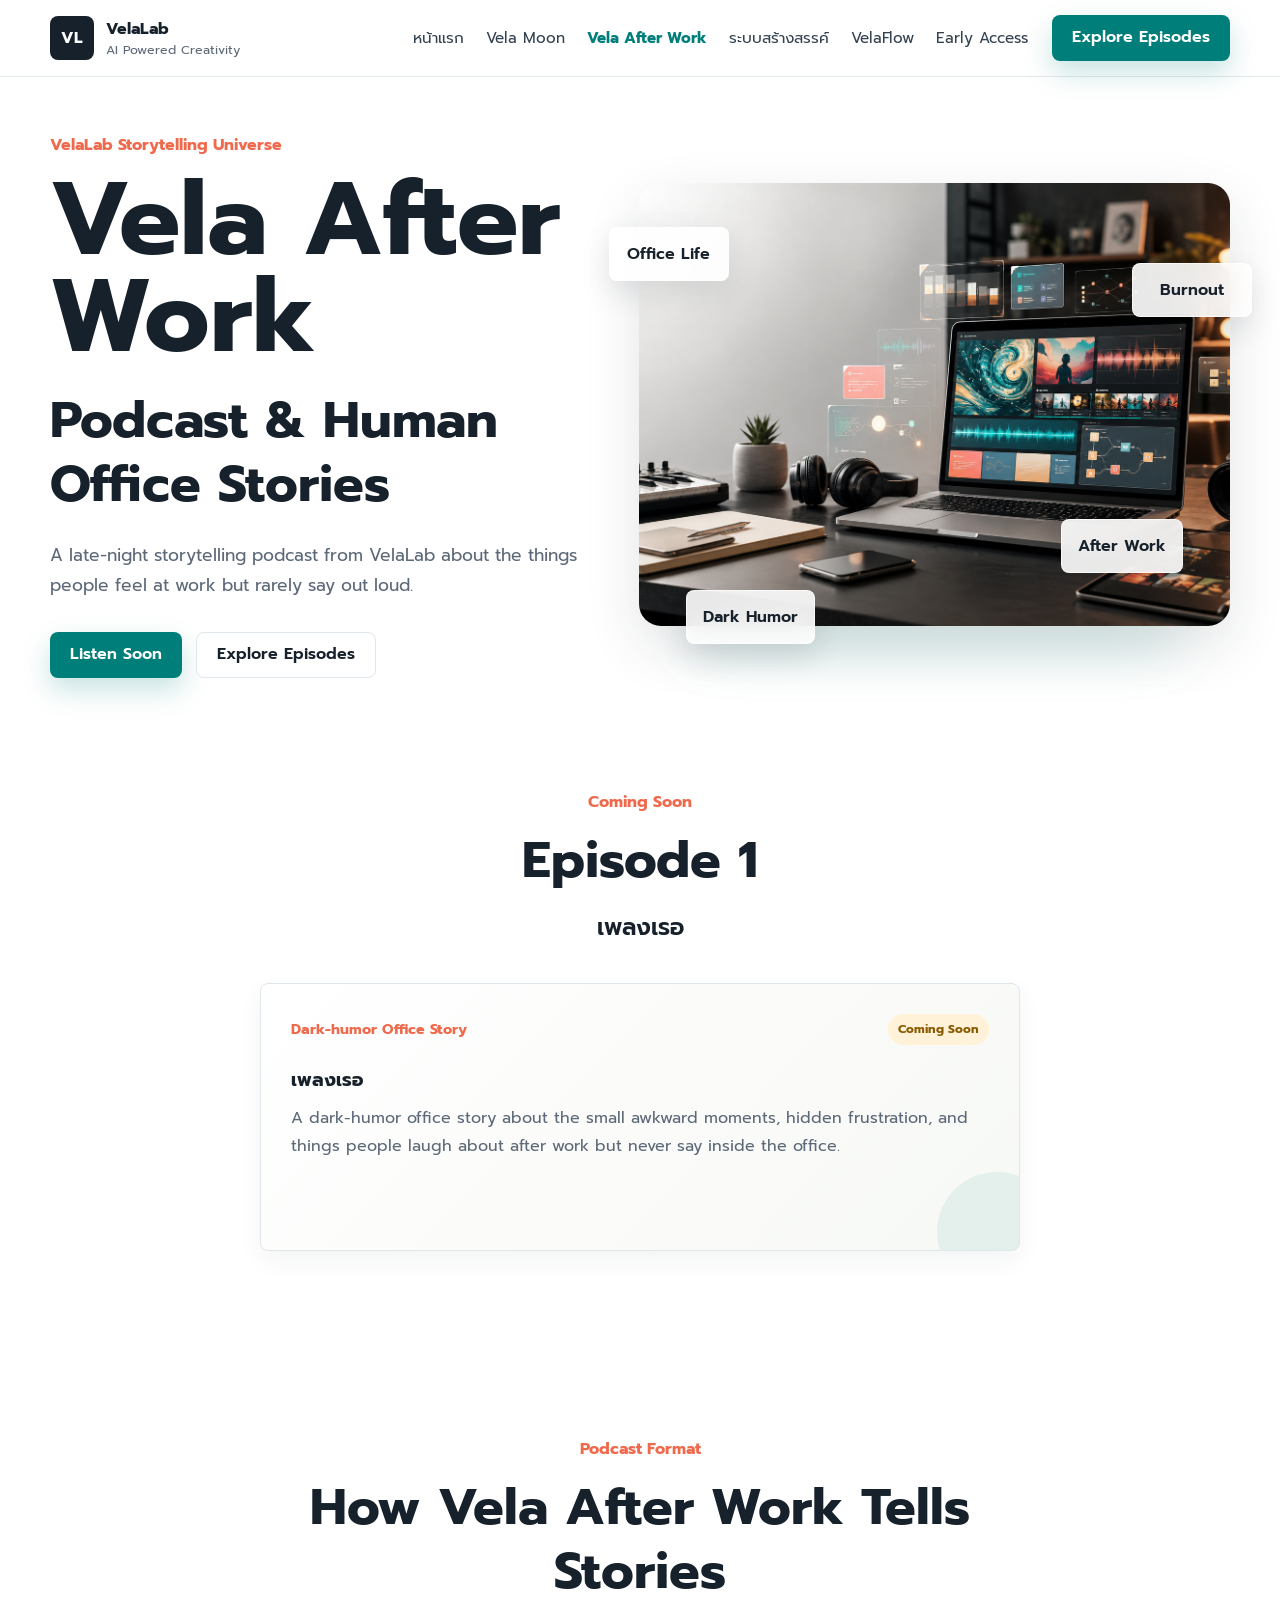
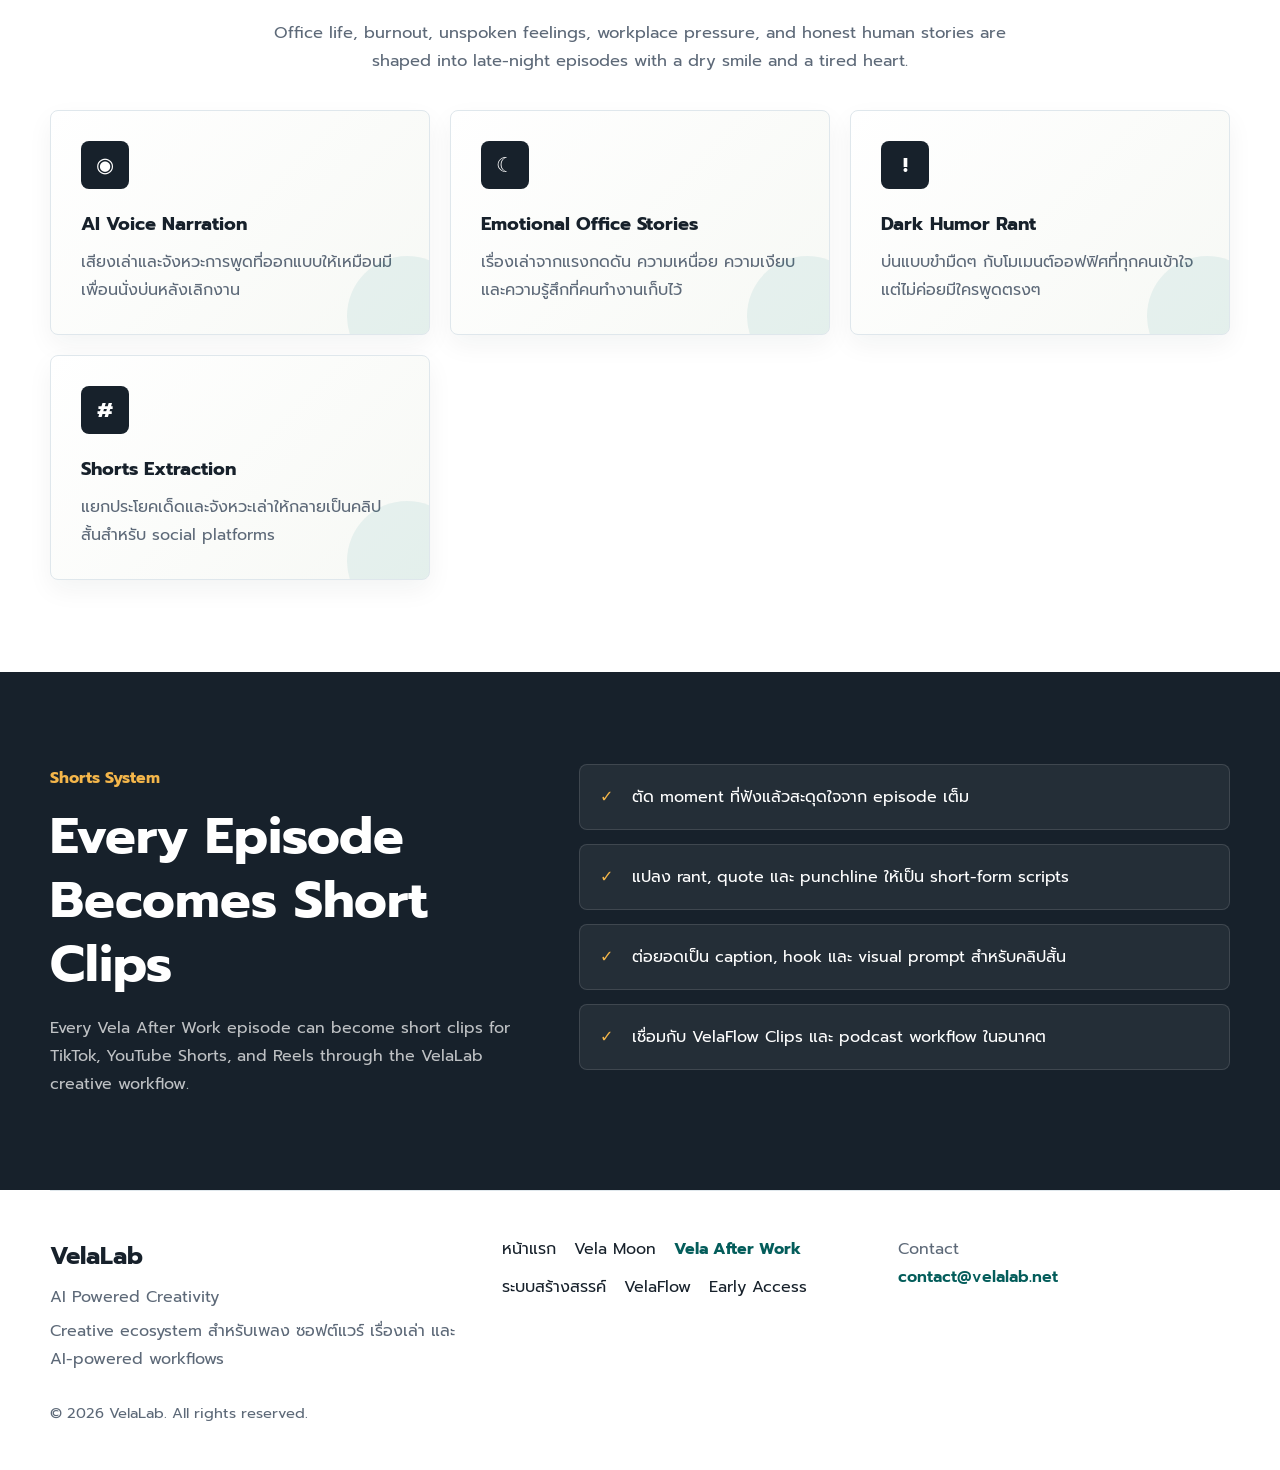
==== vela-after-work.html @ a78741d9 "Add files via upload" ====
<!doctype html>
<html lang="th">
  <head>
    <meta charset="utf-8" />
    <meta name="viewport" content="width=device-width, initial-scale=1" />
    <title>Vela After Work | Podcast & Human Office Stories</title>
    <meta
      name="description"
      content="Vela After Work คือ podcast และ storytelling universe จาก VelaLab เกี่ยวกับ office life, burnout, workplace pressure และความรู้สึกที่คนไม่ค่อยพูดออกมา"
    />
    <meta name="author" content="VelaLab" />
    <meta property="og:title" content="Vela After Work | Podcast & Human Office Stories" />
    <meta
      property="og:description"
      content="A late-night storytelling podcast from VelaLab about the things people feel at work but rarely say out loud."
    />
    <meta property="og:type" content="website" />
    <meta property="og:url" content="https://velalab.net/vela-after-work.html" />
    <meta property="og:image" content="assets/velalab-hero.png" />
    <link rel="canonical" href="https://velalab.net/vela-after-work.html" />
    <link rel="preconnect" href="https://fonts.googleapis.com" />
    <link rel="preconnect" href="https://fonts.gstatic.com" crossorigin />
    <link
      href="https://fonts.googleapis.com/css2?family=Prompt:wght@300;400;500;600;700&display=swap"
      rel="stylesheet"
    />
    <link rel="stylesheet" href="styles.css" />
  </head>
  <body>
    <header class="site-header">
      <nav class="nav" aria-label="เมนูหลัก">
        <a class="brand" href="index.html#home" aria-label="VelaLab หน้าแรก">
          <span class="brand-mark">VL</span>
          <span>
            <strong>VelaLab</strong>
            <small>AI Powered Creativity</small>
          </span>
        </a>
        <button class="nav-toggle" type="button" aria-label="เปิดเมนู" aria-expanded="false">
          <span></span>
          <span></span>
          <span></span>
        </button>
        <div class="nav-links">
          <a href="index.html#home">หน้าแรก</a>
          <a href="velamoon.html">Vela Moon</a>
          <a class="active" href="vela-after-work.html" aria-current="page">Vela After Work</a>
          <a href="index.html#services">ระบบสร้างสรรค์</a>
          <a href="velaflow.html">VelaFlow</a>
          <a href="index.html#contact">Early Access</a>
        </div>
        <a class="nav-cta" href="#episodes">Explore Episodes</a>
      </nav>
    </header>

    <main>
      <section class="hero section subpage-hero" id="home">
        <div class="hero-copy">
          <p class="eyebrow">VelaLab Storytelling Universe</p>
          <h1>Vela After Work</h1>
          <h2>Podcast & Human Office Stories</h2>
          <p class="hero-text">
            A late-night storytelling podcast from VelaLab about the things people feel at work
            but rarely say out loud.
          </p>
          <div class="hero-actions">
            <a class="button primary" href="#episodes">Listen Soon</a>
            <a class="button secondary" href="#episodes">Explore Episodes</a>
          </div>
        </div>
        <div class="hero-visual" aria-label="Vela After Work podcast universe">
          <img src="assets/velalab-hero.png" alt="Vela After Work podcast and human office stories universe" />
          <div class="floating-card card-one">Office Life</div>
          <div class="floating-card card-two">Burnout</div>
          <div class="floating-card card-three">Dark Humor</div>
          <div class="floating-card card-four">After Work</div>
        </div>
      </section>

      <section class="section vela-releases-section" id="episodes" aria-labelledby="episode-title">
        <div class="section-heading ecosystem-heading">
          <p class="eyebrow">Coming Soon</p>
          <h2 id="episode-title">Episode 1</h2>
          <p class="ecosystem-subtitle">เพลงเรอ</p>
        </div>
        <article class="card ecosystem-card episode-card">
          <div class="release-meta">
            <span>Dark-humor Office Story</span>
            <b>Coming Soon</b>
          </div>
          <h3>เพลงเรอ</h3>
          <p>
            A dark-humor office story about the small awkward moments, hidden frustration,
            and things people laugh about after work but never say inside the office.
          </p>
        </article>
      </section>

      <section class="section" aria-labelledby="format-title">
        <div class="section-heading ecosystem-heading">
          <p class="eyebrow">Podcast Format</p>
          <h2 id="format-title">How Vela After Work Tells Stories</h2>
          <p>
            Office life, burnout, unspoken feelings, workplace pressure, and honest human stories
            are shaped into late-night episodes with a dry smile and a tired heart.
          </p>
        </div>
        <div class="grid ecosystem-grid">
          <article class="card ecosystem-card module-card">
            <span class="ecosystem-icon" aria-hidden="true">◉</span>
            <h3>AI Voice Narration</h3>
            <p>เสียงเล่าและจังหวะการพูดที่ออกแบบให้เหมือนมีเพื่อนนั่งบ่นหลังเลิกงาน</p>
          </article>
          <article class="card ecosystem-card module-card">
            <span class="ecosystem-icon" aria-hidden="true">☾</span>
            <h3>Emotional Office Stories</h3>
            <p>เรื่องเล่าจากแรงกดดัน ความเหนื่อย ความเงียบ และความรู้สึกที่คนทำงานเก็บไว้</p>
          </article>
          <article class="card ecosystem-card module-card">
            <span class="ecosystem-icon" aria-hidden="true">!</span>
            <h3>Dark Humor Rant</h3>
            <p>บ่นแบบขำมืดๆ กับโมเมนต์ออฟฟิศที่ทุกคนเข้าใจ แต่ไม่ค่อยมีใครพูดตรงๆ</p>
          </article>
          <article class="card ecosystem-card module-card">
            <span class="ecosystem-icon" aria-hidden="true">#</span>
            <h3>Shorts Extraction</h3>
            <p>แยกประโยคเด็ดและจังหวะเล่าให้กลายเป็นคลิปสั้นสำหรับ social platforms</p>
          </article>
        </div>
      </section>

      <section class="section why-section">
        <div class="why-layout">
          <div>
            <p class="eyebrow">Shorts System</p>
            <h2>Every Episode Becomes Short Clips</h2>
            <p class="direction-intro">
              Every Vela After Work episode can become short clips for TikTok, YouTube Shorts,
              and Reels through the VelaLab creative workflow.
            </p>
          </div>
          <ul class="why-list">
            <li>ตัด moment ที่ฟังแล้วสะดุดใจจาก episode เต็ม</li>
            <li>แปลง rant, quote และ punchline ให้เป็น short-form scripts</li>
            <li>ต่อยอดเป็น caption, hook และ visual prompt สำหรับคลิปสั้น</li>
            <li>เชื่อมกับ VelaFlow Clips และ podcast workflow ในอนาคต</li>
          </ul>
        </div>
      </section>
    </main>

    <footer class="footer">
      <div class="footer-brand">
        <h2>VelaLab</h2>
        <p>AI Powered Creativity</p>
        <p>Creative ecosystem สำหรับเพลง ซอฟต์แวร์ เรื่องเล่า และ AI-powered workflows</p>
      </div>
      <div class="footer-links">
        <a href="index.html#home">หน้าแรก</a>
        <a href="velamoon.html">Vela Moon</a>
        <a class="active" href="vela-after-work.html" aria-current="page">Vela After Work</a>
        <a href="index.html#services">ระบบสร้างสรรค์</a>
        <a href="velaflow.html">VelaFlow</a>
        <a href="index.html#contact">Early Access</a>
      </div>
      <div class="footer-contact">
        <p>Contact</p>
        <a href="mailto:contact@velalab.net">contact@velalab.net</a>
      </div>
      <p class="copyright">© 2026 VelaLab. All rights reserved.</p>
    </footer>

    <script src="script.js"></script>
  </body>
</html>
---- styles.css ----
:root {
  --ink: #17212b;
  --muted: #5d6978;
  --line: #dfe7ec;
  --paper: #ffffff;
  --soft: #f6f8f4;
  --teal: #007f7a;
  --teal-dark: #045d5b;
  --coral: #ef6a4c;
  --gold: #f4b64a;
  --shadow: 0 20px 55px rgba(23, 33, 43, 0.12);
}

* {
  box-sizing: border-box;
}

html {
  scroll-behavior: smooth;
}

body {
  margin: 0;
  font-family: "Prompt", system-ui, sans-serif;
  color: var(--ink);
  background: var(--paper);
  line-height: 1.75;
  text-rendering: optimizeLegibility;
}

a {
  color: inherit;
  text-decoration: none;
}

img {
  display: block;
  max-width: 100%;
}

.site-header {
  position: sticky;
  top: 0;
  z-index: 20;
  background: rgba(255, 255, 255, 0.88);
  border-bottom: 1px solid rgba(223, 231, 236, 0.86);
  backdrop-filter: blur(18px);
}

.nav {
  width: min(1180px, calc(100% - 32px));
  min-height: 76px;
  margin: 0 auto;
  display: flex;
  align-items: center;
  gap: 24px;
}

.brand {
  display: inline-flex;
  align-items: center;
  gap: 12px;
  margin-right: auto;
}

.brand-mark {
  width: 44px;
  height: 44px;
  display: grid;
  place-items: center;
  border-radius: 8px;
  background: var(--ink);
  color: #fff;
  font-weight: 700;
}

.brand strong,
.brand small {
  display: block;
}

.brand small {
  margin-top: -4px;
  color: var(--muted);
  font-size: 0.78rem;
}

.nav-links {
  display: flex;
  align-items: center;
  gap: 22px;
  color: #334250;
  font-size: 0.95rem;
}

.nav-links a {
  transition: color 0.2s ease;
}

.nav-links a:hover {
  color: var(--teal);
}

.nav-links a.active {
  color: var(--teal);
  font-weight: 700;
}

.nav-cta,
.button {
  display: inline-flex;
  align-items: center;
  justify-content: center;
  min-height: 46px;
  padding: 11px 20px;
  border-radius: 8px;
  font-weight: 600;
  line-height: 1.35;
  transition: transform 0.2s ease, box-shadow 0.2s ease, background 0.2s ease;
}

.nav-cta,
.button.primary {
  background: var(--teal);
  color: #fff;
  box-shadow: 0 12px 28px rgba(0, 127, 122, 0.22);
}

.button.secondary {
  border: 1px solid var(--line);
  background: #fff;
  color: var(--ink);
}

.nav-cta:hover,
.button:hover {
  transform: translateY(-2px);
}

.nav-toggle {
  display: none;
  width: 44px;
  height: 44px;
  border: 1px solid var(--line);
  border-radius: 8px;
  background: #fff;
  padding: 10px;
}

.nav-toggle span {
  display: block;
  height: 2px;
  margin: 5px 0;
  background: var(--ink);
}

.section {
  width: min(1180px, calc(100% - 32px));
  margin: 0 auto;
  padding: 92px 0;
}

.hero {
  min-height: calc(100vh - 76px);
  display: grid;
  grid-template-columns: minmax(0, 0.95fr) minmax(360px, 1.05fr);
  gap: 54px;
  align-items: center;
  padding-top: 54px;
}

.subpage-hero {
  min-height: auto;
  padding-bottom: 76px;
}

.eyebrow {
  margin: 0 0 12px;
  color: var(--coral);
  font-weight: 700;
  letter-spacing: 0;
}

.hero h1 {
  margin: 0;
  font-size: clamp(3.6rem, 8vw, 7.6rem);
  line-height: 0.95;
  letter-spacing: 0;
}

.hero h2,
.section-heading h2,
.why-layout h2,
.contact-panel h2 {
  margin: 0;
  font-size: clamp(2rem, 4vw, 3.6rem);
  line-height: 1.25;
  letter-spacing: 0;
}

.hero h2 {
  max-width: 680px;
  margin-top: 22px;
}

.hero-text {
  max-width: 640px;
  margin: 24px 0 0;
  color: var(--muted);
  font-size: 1.08rem;
}

.hero-actions {
  display: flex;
  flex-wrap: wrap;
  gap: 14px;
  margin-top: 32px;
}

.hero-visual {
  position: relative;
  border-radius: 22px;
  overflow: visible;
}

.hero-visual img {
  width: 100%;
  aspect-ratio: 4 / 3;
  object-fit: cover;
  border-radius: 22px;
  box-shadow: var(--shadow);
}

.hero-visual::after {
  content: "";
  position: absolute;
  inset: auto 10% -22px 10%;
  height: 40px;
  background: rgba(0, 127, 122, 0.18);
  filter: blur(26px);
  z-index: -1;
}

.floating-card {
  position: absolute;
  min-width: 120px;
  padding: 12px 16px;
  border: 1px solid rgba(255, 255, 255, 0.7);
  border-radius: 8px;
  background: rgba(255, 255, 255, 0.9);
  box-shadow: 0 12px 30px rgba(23, 33, 43, 0.12);
  color: var(--ink);
  font-weight: 600;
  text-align: center;
  backdrop-filter: blur(14px);
}

.card-one {
  top: 10%;
  left: -30px;
}

.card-two {
  right: -22px;
  top: 18%;
}

.card-three {
  left: 8%;
  bottom: -18px;
}

.card-four {
  right: 8%;
  bottom: 12%;
}

.section-heading {
  max-width: 780px;
  margin-bottom: 34px;
}

.section-heading p:not(.eyebrow) {
  margin: 16px 0 0;
  color: var(--muted);
  font-size: 1.03rem;
}

.ecosystem-section {
  padding-top: 34px;
}

.featured-world-section {
  padding-top: 34px;
}

.vela-releases-section {
  padding-top: 34px;
}

.ecosystem-heading {
  text-align: center;
  margin-right: auto;
  margin-left: auto;
}

.ecosystem-subtitle {
  color: var(--ink) !important;
  font-size: clamp(1.1rem, 2vw, 1.45rem) !important;
  font-weight: 600;
}

.grid {
  display: grid;
  gap: 18px;
}

.services-grid {
  grid-template-columns: repeat(4, 1fr);
}

.showcase-grid {
  grid-template-columns: repeat(3, 1fr);
}

.ecosystem-grid {
  grid-template-columns: repeat(3, 1fr);
  gap: 20px;
}

.card {
  border: 1px solid var(--line);
  border-radius: 8px;
  background: #fff;
  box-shadow: 0 10px 26px rgba(23, 33, 43, 0.05);
}

.service-card,
.showcase-card {
  padding: 26px;
}

.ecosystem-card {
  position: relative;
  min-height: 268px;
  padding: 30px;
  overflow: hidden;
  background:
    linear-gradient(135deg, rgba(255, 255, 255, 0.98), rgba(246, 248, 244, 0.94)),
    #fff;
}

.ecosystem-card::after {
  content: "";
  position: absolute;
  right: -38px;
  bottom: -42px;
  width: 120px;
  height: 120px;
  border-radius: 999px;
  background: rgba(0, 127, 122, 0.08);
}

.ecosystem-icon {
  width: 48px;
  height: 48px;
  display: grid;
  place-items: center;
  margin-bottom: 22px;
  border-radius: 8px;
  background: var(--ink);
  color: #fff;
  font-size: 1.3rem;
  font-weight: 700;
}

.ecosystem-role {
  margin: 0 0 8px !important;
  color: var(--coral) !important;
  font-size: 0.9rem;
  font-weight: 700;
}

.ecosystem-card h3 {
  margin-bottom: 12px;
  font-size: 1.42rem;
}

.card-link {
  display: block;
  transition: transform 0.2s ease, box-shadow 0.2s ease;
}

.card-link:hover {
  transform: translateY(-3px);
  box-shadow: var(--shadow);
}

.featured-world-card {
  background:
    linear-gradient(135deg, rgba(255, 255, 255, 0.98), rgba(255, 248, 234, 0.88)),
    #fff;
}

.featured-world-card::after {
  background: rgba(239, 106, 76, 0.1);
}

.section-actions {
  display: flex;
  justify-content: center;
  flex-wrap: wrap;
  gap: 14px;
  margin-top: 28px;
}

.release-card {
  display: flex;
  flex-direction: column;
}

.release-meta {
  display: flex;
  flex-wrap: wrap;
  align-items: center;
  justify-content: space-between;
  gap: 10px;
  margin-bottom: 22px;
}

.release-meta span {
  color: var(--coral);
  font-weight: 700;
  font-size: 0.9rem;
}

.release-meta b {
  padding: 5px 10px;
  border-radius: 999px;
  background: #fff2d8;
  color: #8a5b00;
  font-size: 0.76rem;
}

.release-card a {
  margin-top: auto;
  color: var(--teal);
  font-weight: 700;
}

.module-card {
  min-height: 220px;
}

.episode-card {
  width: min(760px, 100%);
  margin: 0 auto;
}

.roadmap-grid {
  display: grid;
  grid-template-columns: repeat(3, 1fr);
  gap: 18px;
}

.roadmap-card {
  padding: 28px;
}

.roadmap-card span {
  display: inline-flex;
  margin-bottom: 16px;
  padding: 5px 10px;
  border-radius: 999px;
  background: #e5f4f1;
  color: var(--teal-dark);
  font-size: 0.82rem;
  font-weight: 700;
}

.roadmap-card h3 {
  margin: 0 0 10px;
  line-height: 1.35;
}

.roadmap-card p {
  margin: 0;
  color: var(--muted);
}

.icon {
  width: 42px;
  height: 42px;
  display: grid;
  place-items: center;
  margin-bottom: 18px;
  border-radius: 8px;
  background: #e5f4f1;
  color: var(--teal-dark);
  font-size: 1.2rem;
  font-weight: 700;
}

.card h3 {
  margin: 0 0 10px;
  font-size: 1.15rem;
  line-height: 1.45;
}

.card p {
  margin: 0;
  color: var(--muted);
}

.tools-band {
  width: 100%;
  max-width: none;
  padding: 92px max(16px, calc((100% - 1180px) / 2));
  background: var(--soft);
}

.tool-list {
  display: grid;
  grid-template-columns: repeat(3, 1fr);
  gap: 14px;
}

.tool-card {
  display: flex;
  align-items: center;
  justify-content: space-between;
  gap: 16px;
  min-height: 86px;
  padding: 20px 22px;
  border: 1px solid #d8e2df;
  border-radius: 8px;
  background: #fff;
}

.tool-card span {
  font-weight: 600;
}

.tool-card b {
  flex: 0 0 auto;
  padding: 5px 10px;
  border-radius: 999px;
  background: #fff2d8;
  color: #8a5b00;
  font-size: 0.78rem;
}

.showcase-card {
  display: flex;
  min-height: 208px;
  flex-direction: column;
}

.showcase-card a {
  margin-top: auto;
  color: var(--teal);
  font-weight: 700;
}

.why-section {
  width: 100%;
  max-width: none;
  padding: 92px max(16px, calc((100% - 1180px) / 2));
  background: #17212b;
  color: #fff;
}

.why-layout {
  display: grid;
  grid-template-columns: 0.85fr 1.15fr;
  gap: 48px;
  align-items: start;
}

.why-layout .eyebrow {
  color: var(--gold);
}

.why-list {
  margin: 0;
  padding: 0;
  list-style: none;
  display: grid;
  gap: 14px;
}

.why-list li {
  position: relative;
  padding: 18px 18px 18px 52px;
  border: 1px solid rgba(255, 255, 255, 0.12);
  border-radius: 8px;
  background: rgba(255, 255, 255, 0.06);
}

.why-list li::before {
  content: "✓";
  position: absolute;
  left: 20px;
  top: 18px;
  color: var(--gold);
  font-weight: 700;
}

.direction-intro {
  margin: 18px 0 0;
  color: rgba(255, 255, 255, 0.72);
}

.contact-section {
  padding-bottom: 108px;
}

.contact-panel {
  padding: clamp(32px, 6vw, 64px);
  border-radius: 8px;
  background: linear-gradient(135deg, #edf8f5 0%, #fff8ea 100%);
  border: 1px solid #d8e6df;
  text-align: center;
}

.contact-panel p:not(.eyebrow) {
  max-width: 760px;
  margin: 18px auto 28px;
  color: var(--muted);
}

.email-link {
  display: block;
  margin-top: 18px;
  color: var(--teal-dark);
  font-weight: 600;
  overflow-wrap: anywhere;
}

.footer {
  width: min(1180px, calc(100% - 32px));
  margin: 0 auto;
  padding: 44px 0;
  border-top: 1px solid var(--line);
  display: grid;
  grid-template-columns: 1.15fr 1fr 0.9fr;
  gap: 28px;
}

.footer h2,
.footer p {
  margin: 0;
}

.footer-brand p {
  margin-top: 6px;
  color: var(--muted);
}

.footer-links {
  display: flex;
  flex-wrap: wrap;
  gap: 10px 18px;
  align-content: start;
}

.footer-links a.active {
  color: var(--teal-dark);
  font-weight: 700;
}

.footer-contact p {
  color: var(--muted);
}

.footer-contact a {
  color: var(--teal-dark);
  font-weight: 600;
  overflow-wrap: anywhere;
}

.copyright {
  grid-column: 1 / -1;
  color: var(--muted);
  font-size: 0.92rem;
}

@media (max-width: 980px) {
  .nav {
    flex-wrap: wrap;
    padding: 14px 0;
  }

  .nav-toggle {
    display: block;
  }

  .nav-links,
  .nav-cta {
    display: none;
  }

  .nav.is-open .nav-links,
  .nav.is-open .nav-cta {
    display: flex;
  }

  .nav.is-open .nav-links {
    width: 100%;
    flex-direction: column;
    align-items: stretch;
    gap: 4px;
    padding-top: 10px;
  }

  .nav.is-open .nav-links a {
    padding: 10px 0;
  }

  .nav.is-open .nav-cta {
    width: 100%;
  }

  .hero {
    grid-template-columns: 1fr;
    min-height: auto;
    padding-top: 52px;
  }

  .hero-visual {
    max-width: 680px;
  }

  .services-grid,
  .showcase-grid,
  .ecosystem-grid,
  .roadmap-grid,
  .tool-list,
  .why-layout,
  .footer {
    grid-template-columns: 1fr 1fr;
  }

  .why-layout {
    gap: 28px;
  }
}

@media (max-width: 680px) {
  .nav {
    width: min(100% - 24px, 1180px);
  }

  .brand small {
    display: none;
  }

  .section,
  .footer {
    width: min(100% - 24px, 1180px);
  }

  .section,
  .tools-band,
  .why-section {
    padding-top: 66px;
    padding-bottom: 66px;
  }

  .hero {
    gap: 34px;
  }

  .hero h1 {
    font-size: clamp(3.2rem, 18vw, 4.5rem);
  }

  .hero h2,
  .section-heading h2,
  .why-layout h2,
  .contact-panel h2 {
    font-size: clamp(1.7rem, 9vw, 2.35rem);
  }

  .hero-actions,
  .section-actions,
  .hero-actions .button {
    width: 100%;
  }

  .section-actions .button {
    width: 100%;
  }

  .services-grid,
  .showcase-grid,
  .ecosystem-grid,
  .roadmap-grid,
  .tool-list,
  .why-layout,
  .footer {
    grid-template-columns: 1fr;
  }

  .hero-visual img {
    aspect-ratio: 1 / 1;
  }

  .floating-card {
    position: static;
    display: inline-flex;
    min-width: auto;
    margin: 10px 8px 0 0;
    font-size: 0.9rem;
  }

  .tool-card {
    align-items: flex-start;
    flex-direction: column;
  }
}
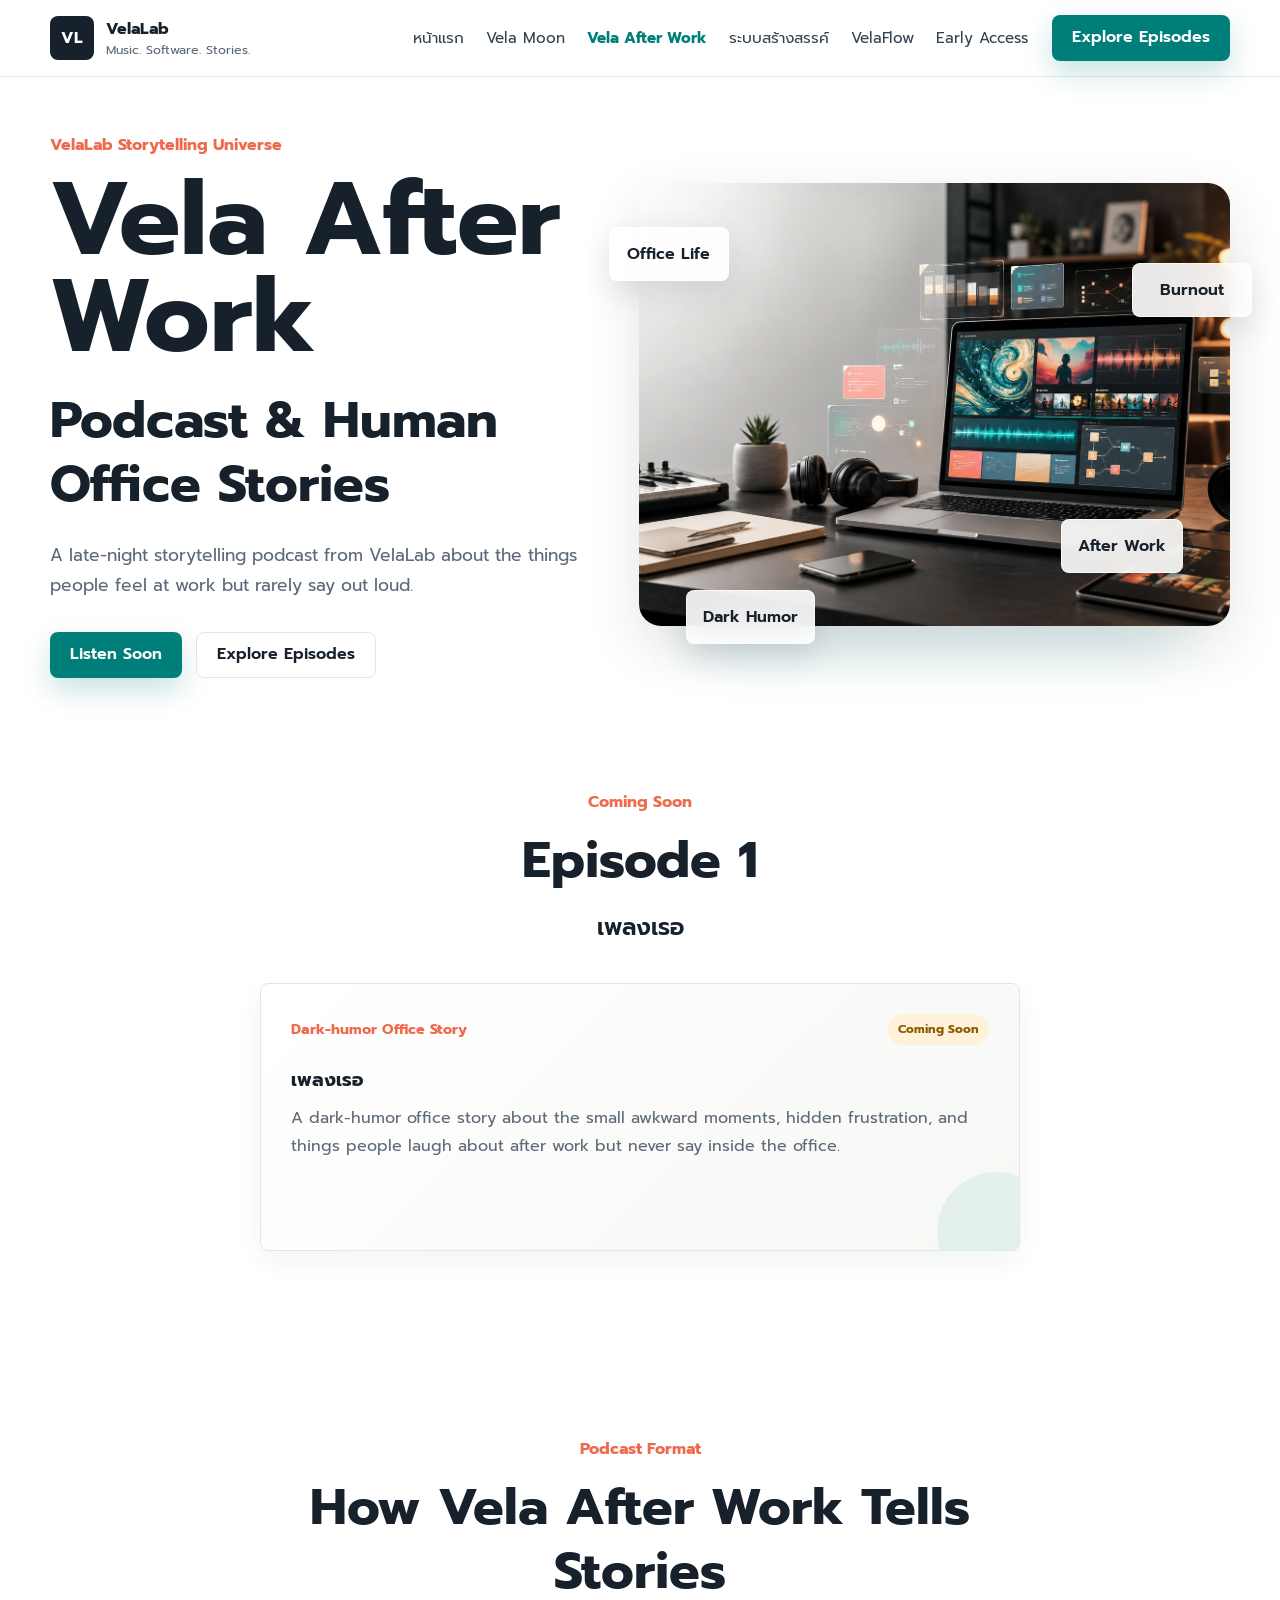
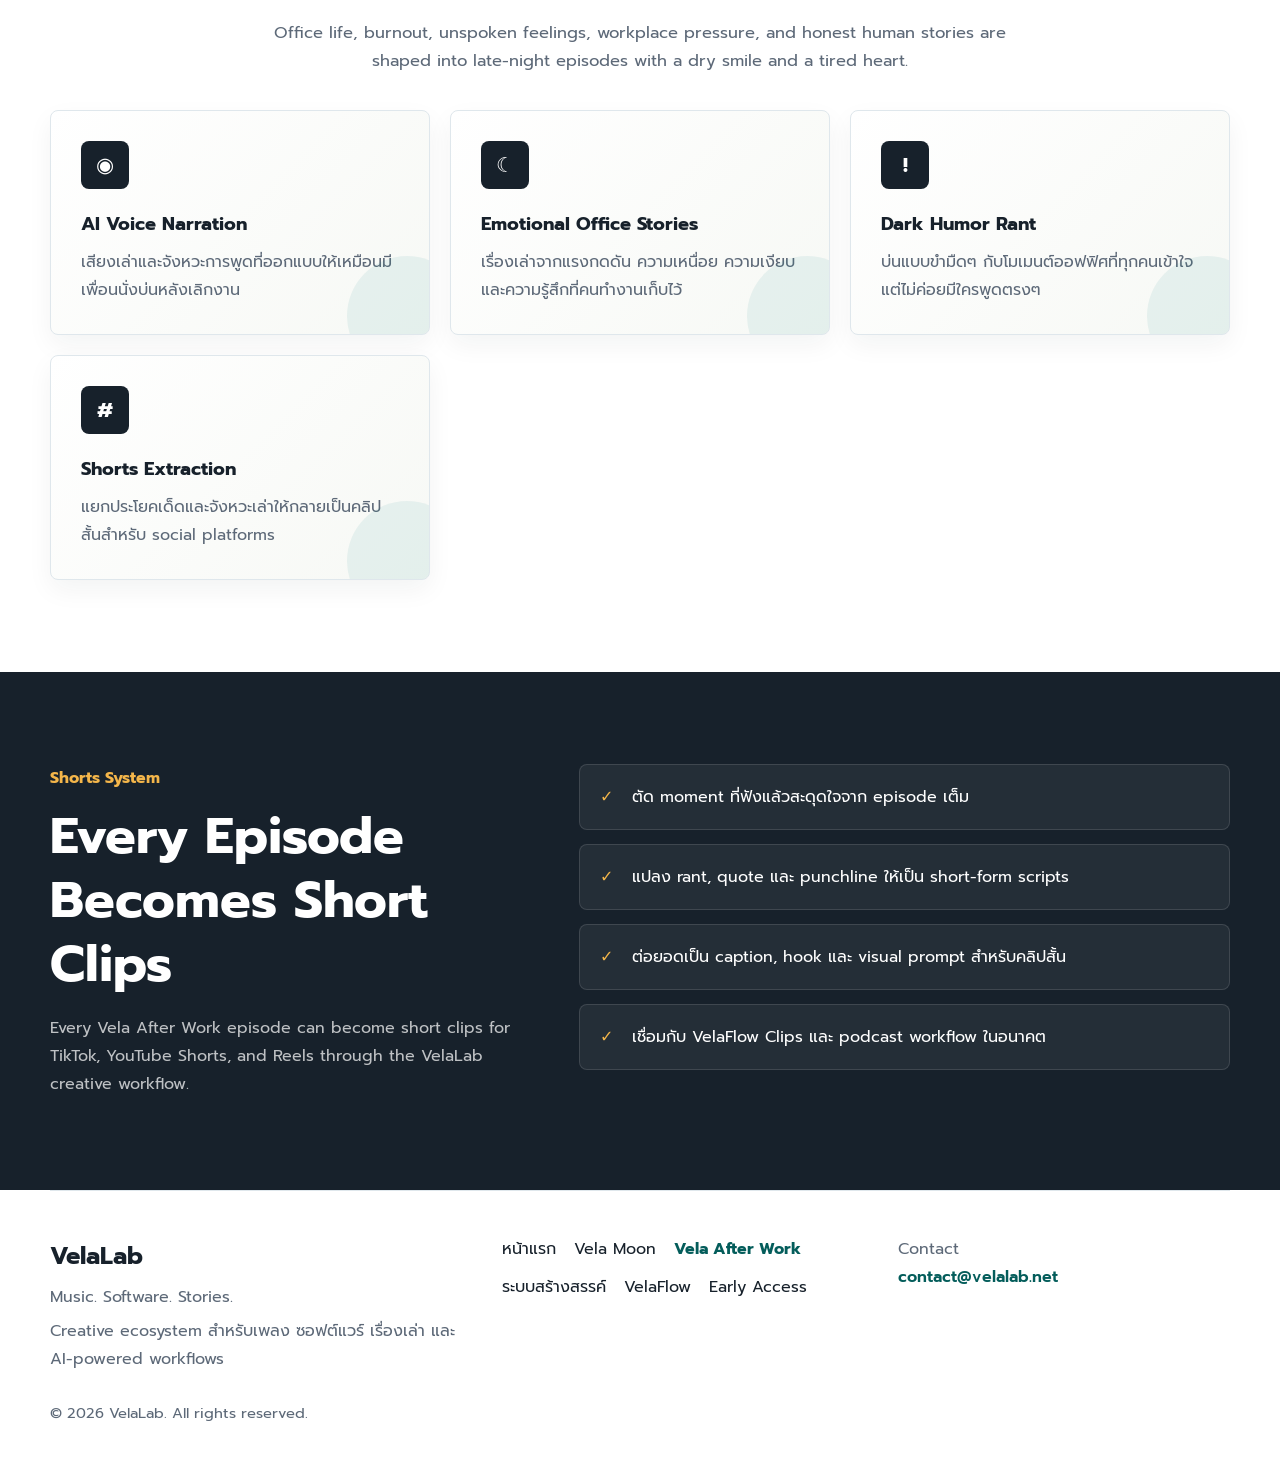
==== commit f62aaa2b: "Add files via upload" ====
--- a/vela-after-work.html
+++ b/vela-after-work.html
@@ -33,7 +33,7 @@
           <span class="brand-mark">VL</span>
           <span>
             <strong>VelaLab</strong>
-            <small>AI Powered Creativity</small>
+            <small>Music. Software. Stories.</small>
           </span>
         </a>
         <button class="nav-toggle" type="button" aria-label="เปิดเมนู" aria-expanded="false">
@@ -152,7 +152,7 @@
     <footer class="footer">
       <div class="footer-brand">
         <h2>VelaLab</h2>
-        <p>AI Powered Creativity</p>
+        <p>Music. Software. Stories.</p>
         <p>Creative ecosystem สำหรับเพลง ซอฟต์แวร์ เรื่องเล่า และ AI-powered workflows</p>
       </div>
       <div class="footer-links">
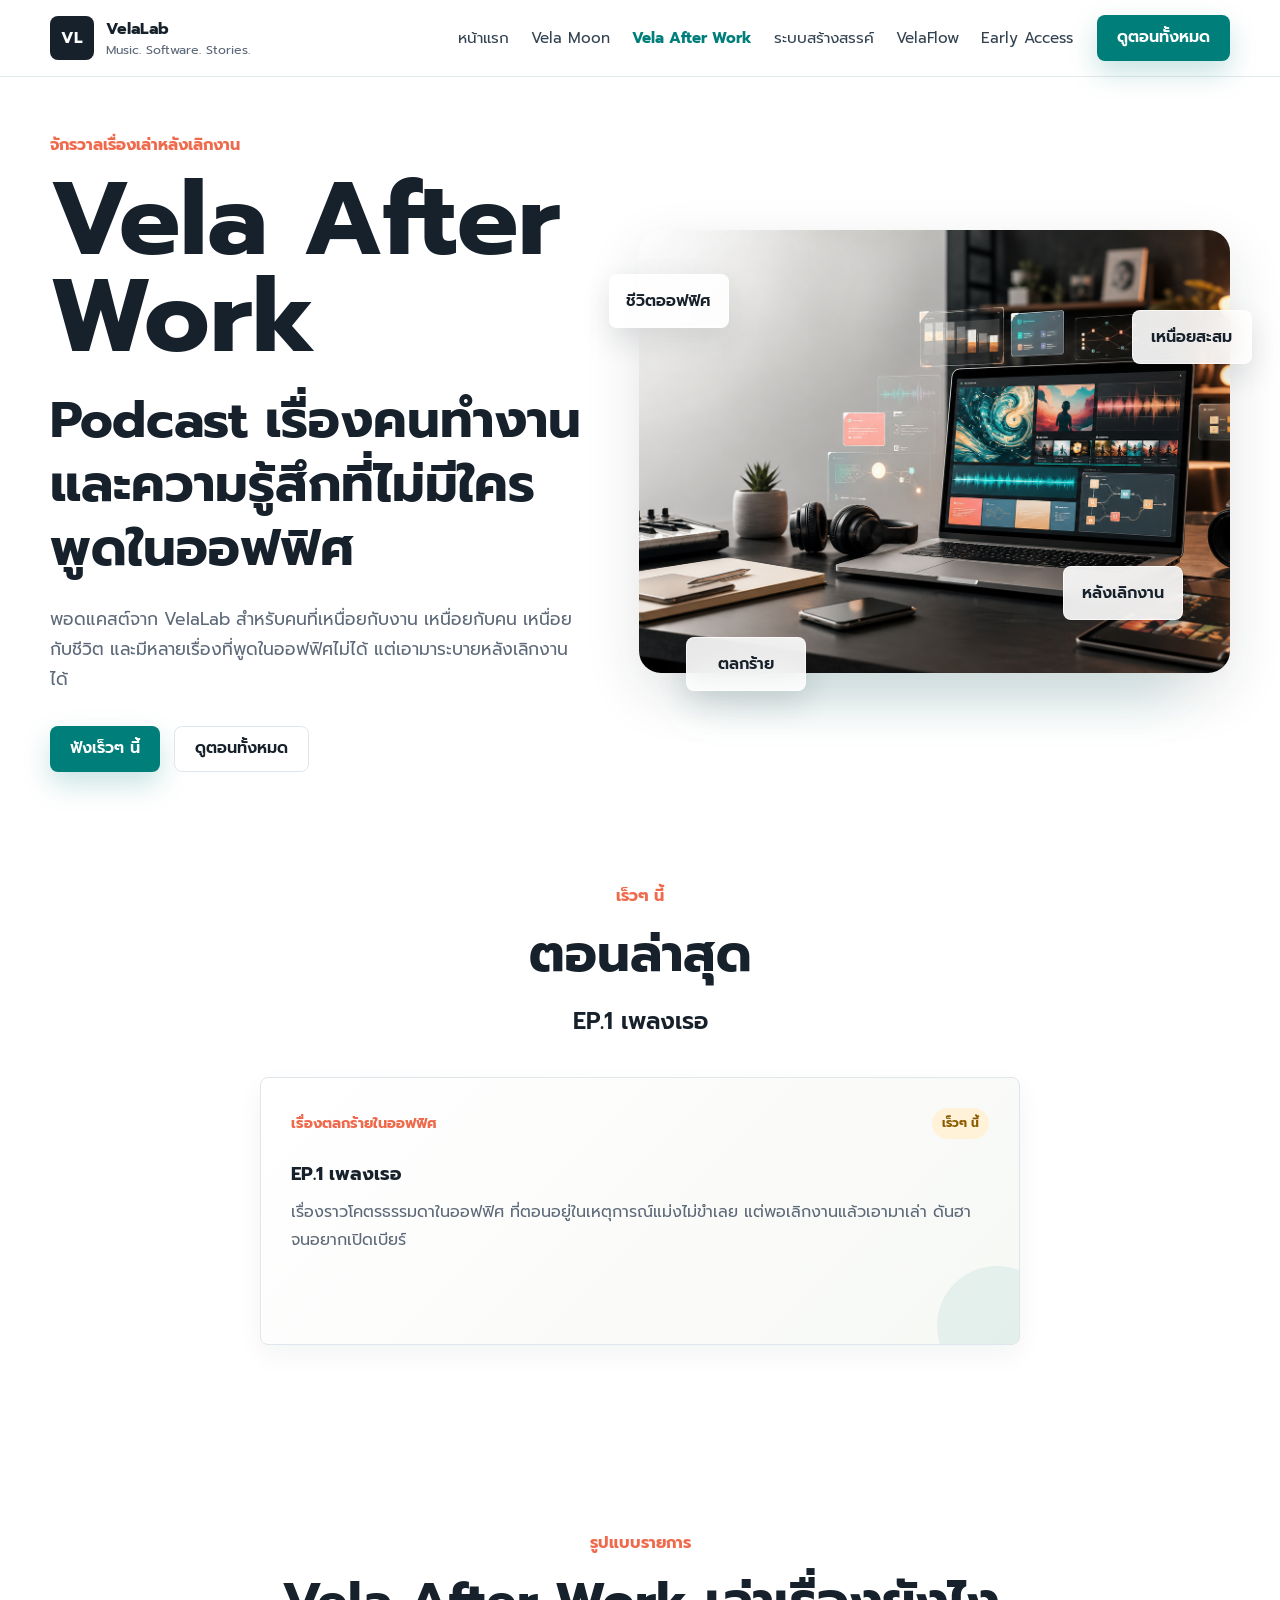
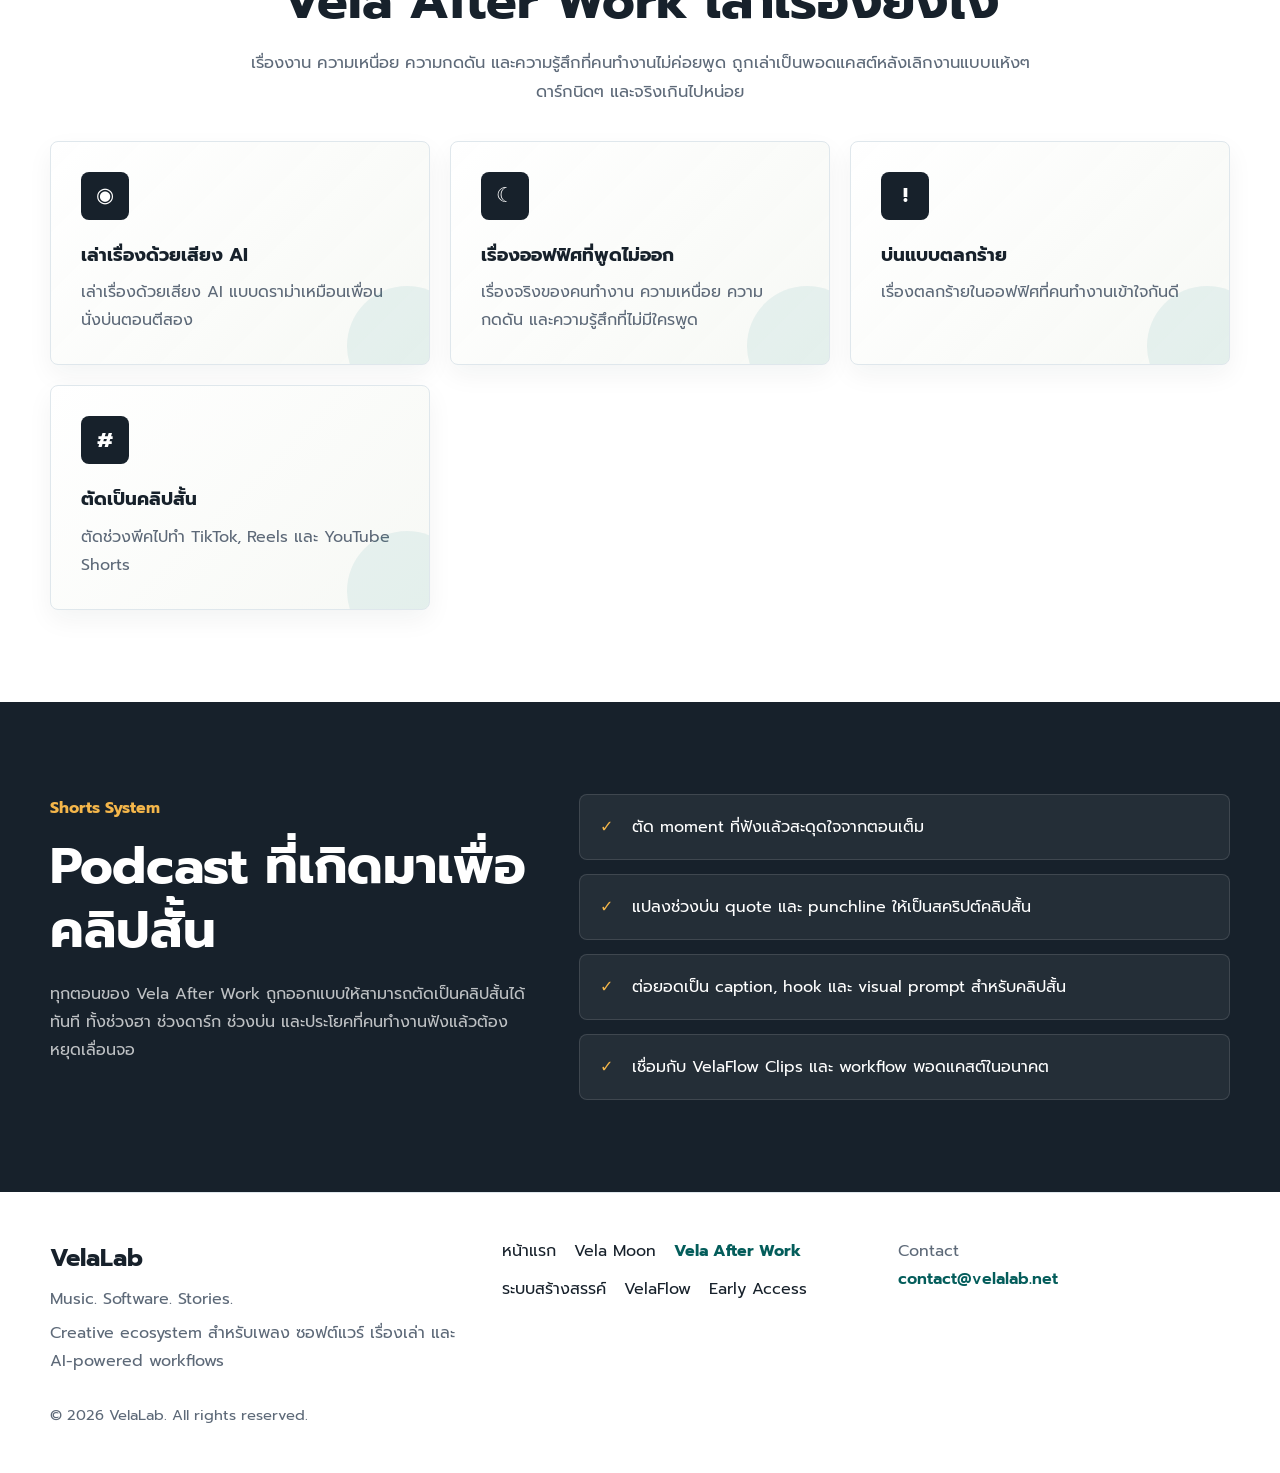
==== commit d0092b5d: "Add files via upload" ====
--- a/vela-after-work.html
+++ b/vela-after-work.html
@@ -3,16 +3,16 @@
   <head>
     <meta charset="utf-8" />
     <meta name="viewport" content="width=device-width, initial-scale=1" />
-    <title>Vela After Work | Podcast & Human Office Stories</title>
+    <title>Vela After Work | พอดแคสต์เรื่องคนทำงาน</title>
     <meta
       name="description"
-      content="Vela After Work คือ podcast และ storytelling universe จาก VelaLab เกี่ยวกับ office life, burnout, workplace pressure และความรู้สึกที่คนไม่ค่อยพูดออกมา"
+      content="Vela After Work คือพอดแคสต์จาก VelaLab เกี่ยวกับชีวิตออฟฟิศ ความเหนื่อย ความกดดัน และเรื่องที่คนทำงานไม่ค่อยพูดออกมา"
     />
     <meta name="author" content="VelaLab" />
-    <meta property="og:title" content="Vela After Work | Podcast & Human Office Stories" />
+    <meta property="og:title" content="Vela After Work | พอดแคสต์เรื่องคนทำงาน" />
     <meta
       property="og:description"
-      content="A late-night storytelling podcast from VelaLab about the things people feel at work but rarely say out loud."
+      content="พอดแคสต์เล่าเรื่องหลังเลิกงานจาก VelaLab สำหรับความรู้สึกที่คนทำงานไม่ค่อยพูดในออฟฟิศ"
     />
     <meta property="og:type" content="website" />
     <meta property="og:url" content="https://velalab.net/vela-after-work.html" />
@@ -49,82 +49,84 @@
           <a href="velaflow.html">VelaFlow</a>
           <a href="index.html#contact">Early Access</a>
         </div>
-        <a class="nav-cta" href="#episodes">Explore Episodes</a>
+        <a class="nav-cta" href="#episodes">ดูตอนทั้งหมด</a>
       </nav>
     </header>
 
     <main>
       <section class="hero section subpage-hero" id="home">
         <div class="hero-copy">
-          <p class="eyebrow">VelaLab Storytelling Universe</p>
+          <p class="eyebrow">จักรวาลเรื่องเล่าหลังเลิกงาน</p>
           <h1>Vela After Work</h1>
-          <h2>Podcast & Human Office Stories</h2>
+          <h2>Podcast เรื่องคนทำงานและความรู้สึกที่ไม่มีใครพูดในออฟฟิศ</h2>
           <p class="hero-text">
-            A late-night storytelling podcast from VelaLab about the things people feel at work
-            but rarely say out loud.
+            พอดแคสต์จาก VelaLab สำหรับคนที่เหนื่อยกับงาน เหนื่อยกับคน เหนื่อยกับชีวิต
+            และมีหลายเรื่องที่พูดในออฟฟิศไม่ได้ แต่เอามาระบายหลังเลิกงานได้
           </p>
           <div class="hero-actions">
-            <a class="button primary" href="#episodes">Listen Soon</a>
-            <a class="button secondary" href="#episodes">Explore Episodes</a>
+            <a class="button primary" href="#episodes">ฟังเร็วๆ นี้</a>
+            <a class="button secondary" href="#episodes">ดูตอนทั้งหมด</a>
           </div>
         </div>
-        <div class="hero-visual" aria-label="Vela After Work podcast universe">
-          <img src="assets/velalab-hero.png" alt="Vela After Work podcast and human office stories universe" />
-          <div class="floating-card card-one">Office Life</div>
-          <div class="floating-card card-two">Burnout</div>
-          <div class="floating-card card-three">Dark Humor</div>
-          <div class="floating-card card-four">After Work</div>
+        <div class="hero-visual" aria-label="จักรวาลพอดแคสต์ Vela After Work">
+          <img src="assets/velalab-hero.png" alt="จักรวาลพอดแคสต์ Vela After Work เรื่องคนทำงานและชีวิตหลังเลิกงาน" />
+          <div class="floating-card card-one">ชีวิตออฟฟิศ</div>
+          <div class="floating-card card-two">เหนื่อยสะสม</div>
+          <div class="floating-card card-three">ตลกร้าย</div>
+          <div class="floating-card card-four">หลังเลิกงาน</div>
         </div>
       </section>
 
       <section class="section vela-releases-section" id="episodes" aria-labelledby="episode-title">
         <div class="section-heading ecosystem-heading">
-          <p class="eyebrow">Coming Soon</p>
-          <h2 id="episode-title">Episode 1</h2>
-          <p class="ecosystem-subtitle">เพลงเรอ</p>
+          <p class="eyebrow">เร็วๆ นี้</p>
+          <h2 id="episode-title">ตอนล่าสุด</h2>
+          <p class="ecosystem-subtitle">EP.1 เพลงเรอ</p>
         </div>
         <article class="card ecosystem-card episode-card">
           <div class="release-meta">
-            <span>Dark-humor Office Story</span>
-            <b>Coming Soon</b>
+            <span>เรื่องตลกร้ายในออฟฟิศ</span>
+            <b>เร็วๆ นี้</b>
           </div>
-          <h3>เพลงเรอ</h3>
+          <h3>EP.1 เพลงเรอ</h3>
           <p>
-            A dark-humor office story about the small awkward moments, hidden frustration,
-            and things people laugh about after work but never say inside the office.
+            เรื่องราวโคตรธรรมดาในออฟฟิศ
+            ที่ตอนอยู่ในเหตุการณ์แม่งไม่ขำเลย
+            แต่พอเลิกงานแล้วเอามาเล่า
+            ดันฮาจนอยากเปิดเบียร์
           </p>
         </article>
       </section>
 
       <section class="section" aria-labelledby="format-title">
         <div class="section-heading ecosystem-heading">
-          <p class="eyebrow">Podcast Format</p>
-          <h2 id="format-title">How Vela After Work Tells Stories</h2>
+          <p class="eyebrow">รูปแบบรายการ</p>
+          <h2 id="format-title">Vela After Work เล่าเรื่องยังไง</h2>
           <p>
-            Office life, burnout, unspoken feelings, workplace pressure, and honest human stories
-            are shaped into late-night episodes with a dry smile and a tired heart.
+            เรื่องงาน ความเหนื่อย ความกดดัน และความรู้สึกที่คนทำงานไม่ค่อยพูด
+            ถูกเล่าเป็นพอดแคสต์หลังเลิกงานแบบแห้งๆ ดาร์กนิดๆ และจริงเกินไปหน่อย
           </p>
         </div>
         <div class="grid ecosystem-grid">
           <article class="card ecosystem-card module-card">
             <span class="ecosystem-icon" aria-hidden="true">◉</span>
-            <h3>AI Voice Narration</h3>
-            <p>เสียงเล่าและจังหวะการพูดที่ออกแบบให้เหมือนมีเพื่อนนั่งบ่นหลังเลิกงาน</p>
+            <h3>เล่าเรื่องด้วยเสียง AI</h3>
+            <p>เล่าเรื่องด้วยเสียง AI แบบดราม่าเหมือนเพื่อนนั่งบ่นตอนตีสอง</p>
           </article>
           <article class="card ecosystem-card module-card">
             <span class="ecosystem-icon" aria-hidden="true">☾</span>
-            <h3>Emotional Office Stories</h3>
-            <p>เรื่องเล่าจากแรงกดดัน ความเหนื่อย ความเงียบ และความรู้สึกที่คนทำงานเก็บไว้</p>
+            <h3>เรื่องออฟฟิศที่พูดไม่ออก</h3>
+            <p>เรื่องจริงของคนทำงาน ความเหนื่อย ความกดดัน และความรู้สึกที่ไม่มีใครพูด</p>
           </article>
           <article class="card ecosystem-card module-card">
             <span class="ecosystem-icon" aria-hidden="true">!</span>
-            <h3>Dark Humor Rant</h3>
-            <p>บ่นแบบขำมืดๆ กับโมเมนต์ออฟฟิศที่ทุกคนเข้าใจ แต่ไม่ค่อยมีใครพูดตรงๆ</p>
+            <h3>บ่นแบบตลกร้าย</h3>
+            <p>เรื่องตลกร้ายในออฟฟิศที่คนทำงานเข้าใจกันดี</p>
           </article>
           <article class="card ecosystem-card module-card">
             <span class="ecosystem-icon" aria-hidden="true">#</span>
-            <h3>Shorts Extraction</h3>
-            <p>แยกประโยคเด็ดและจังหวะเล่าให้กลายเป็นคลิปสั้นสำหรับ social platforms</p>
+            <h3>ตัดเป็นคลิปสั้น</h3>
+            <p>ตัดช่วงพีคไปทำ TikTok, Reels และ YouTube Shorts</p>
           </article>
         </div>
       </section>
@@ -133,17 +135,17 @@
         <div class="why-layout">
           <div>
             <p class="eyebrow">Shorts System</p>
-            <h2>Every Episode Becomes Short Clips</h2>
+            <h2>Podcast ที่เกิดมาเพื่อคลิปสั้น</h2>
             <p class="direction-intro">
-              Every Vela After Work episode can become short clips for TikTok, YouTube Shorts,
-              and Reels through the VelaLab creative workflow.
+              ทุกตอนของ Vela After Work ถูกออกแบบให้สามารถตัดเป็นคลิปสั้นได้ทันที
+              ทั้งช่วงฮา ช่วงดาร์ก ช่วงบ่น และประโยคที่คนทำงานฟังแล้วต้องหยุดเลื่อนจอ
             </p>
           </div>
           <ul class="why-list">
-            <li>ตัด moment ที่ฟังแล้วสะดุดใจจาก episode เต็ม</li>
-            <li>แปลง rant, quote และ punchline ให้เป็น short-form scripts</li>
+            <li>ตัด moment ที่ฟังแล้วสะดุดใจจากตอนเต็ม</li>
+            <li>แปลงช่วงบ่น quote และ punchline ให้เป็นสคริปต์คลิปสั้น</li>
             <li>ต่อยอดเป็น caption, hook และ visual prompt สำหรับคลิปสั้น</li>
-            <li>เชื่อมกับ VelaFlow Clips และ podcast workflow ในอนาคต</li>
+            <li>เชื่อมกับ VelaFlow Clips และ workflow พอดแคสต์ในอนาคต</li>
           </ul>
         </div>
       </section>
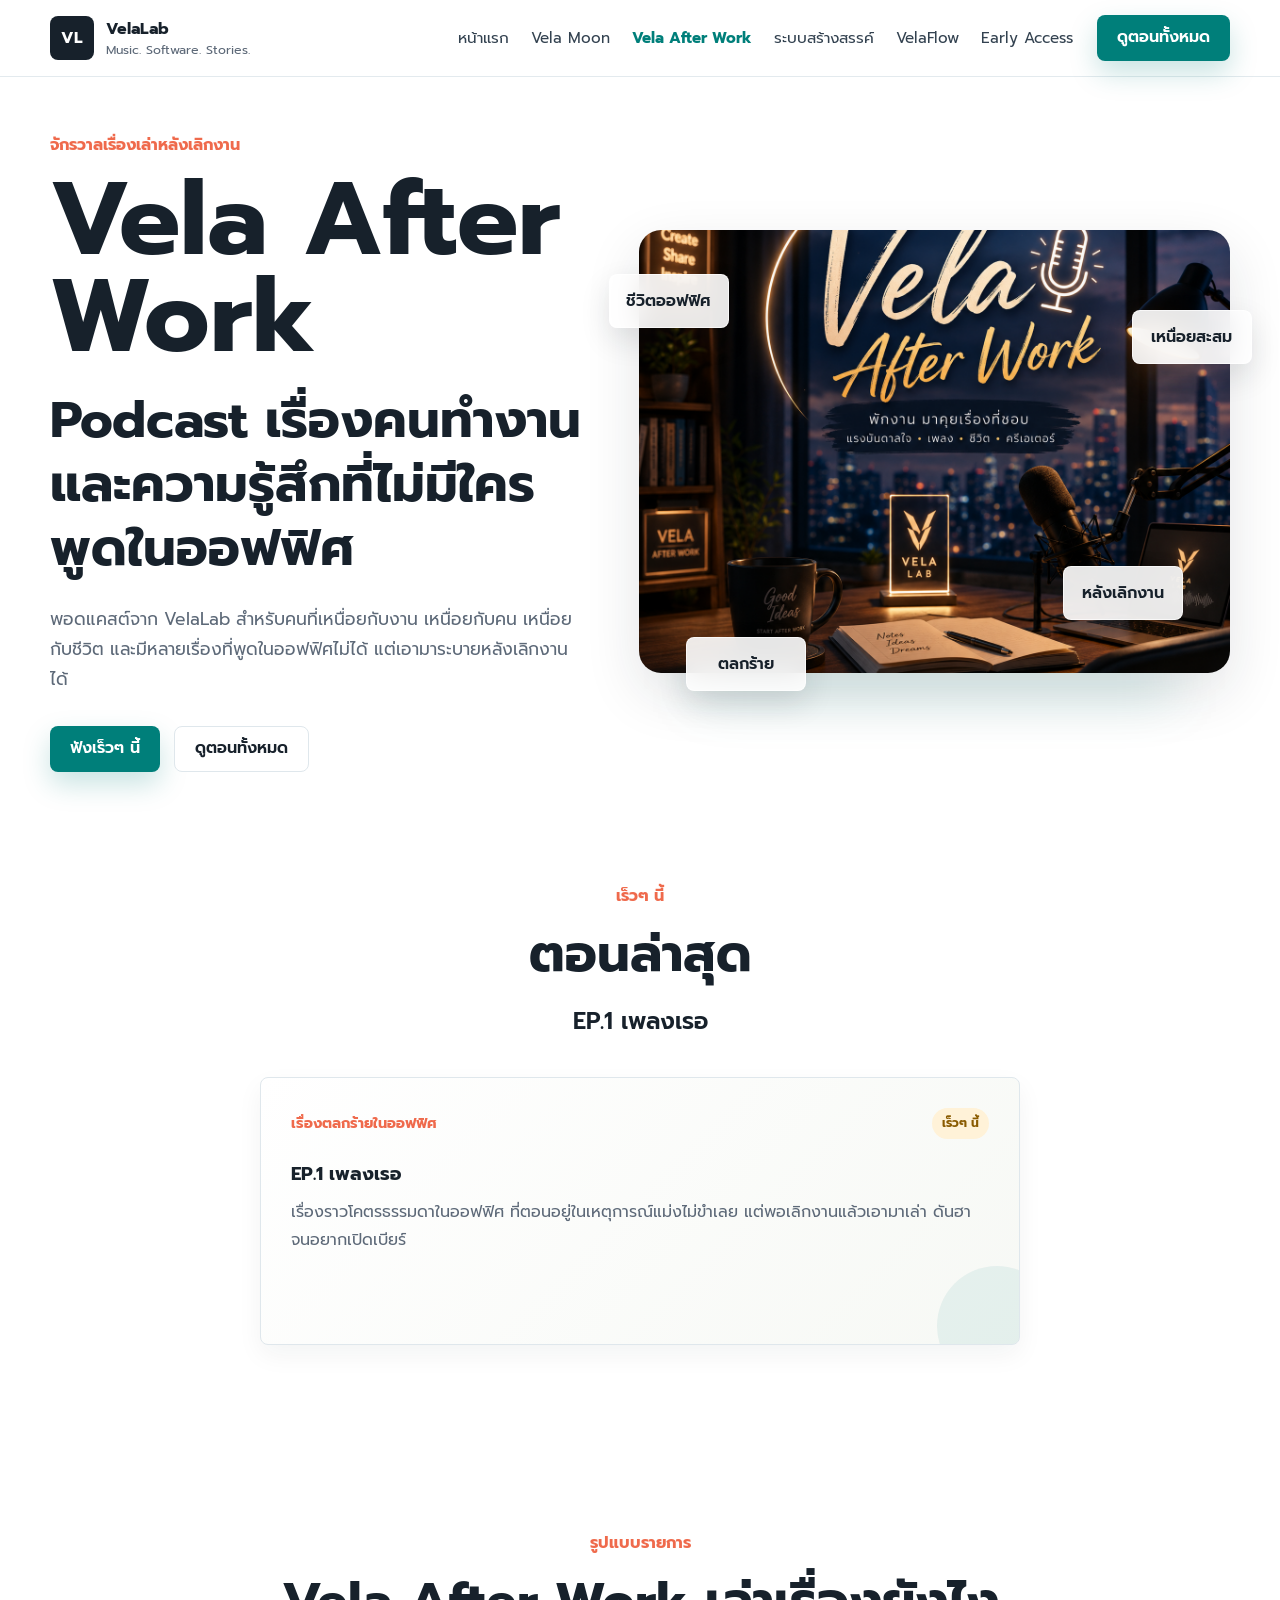
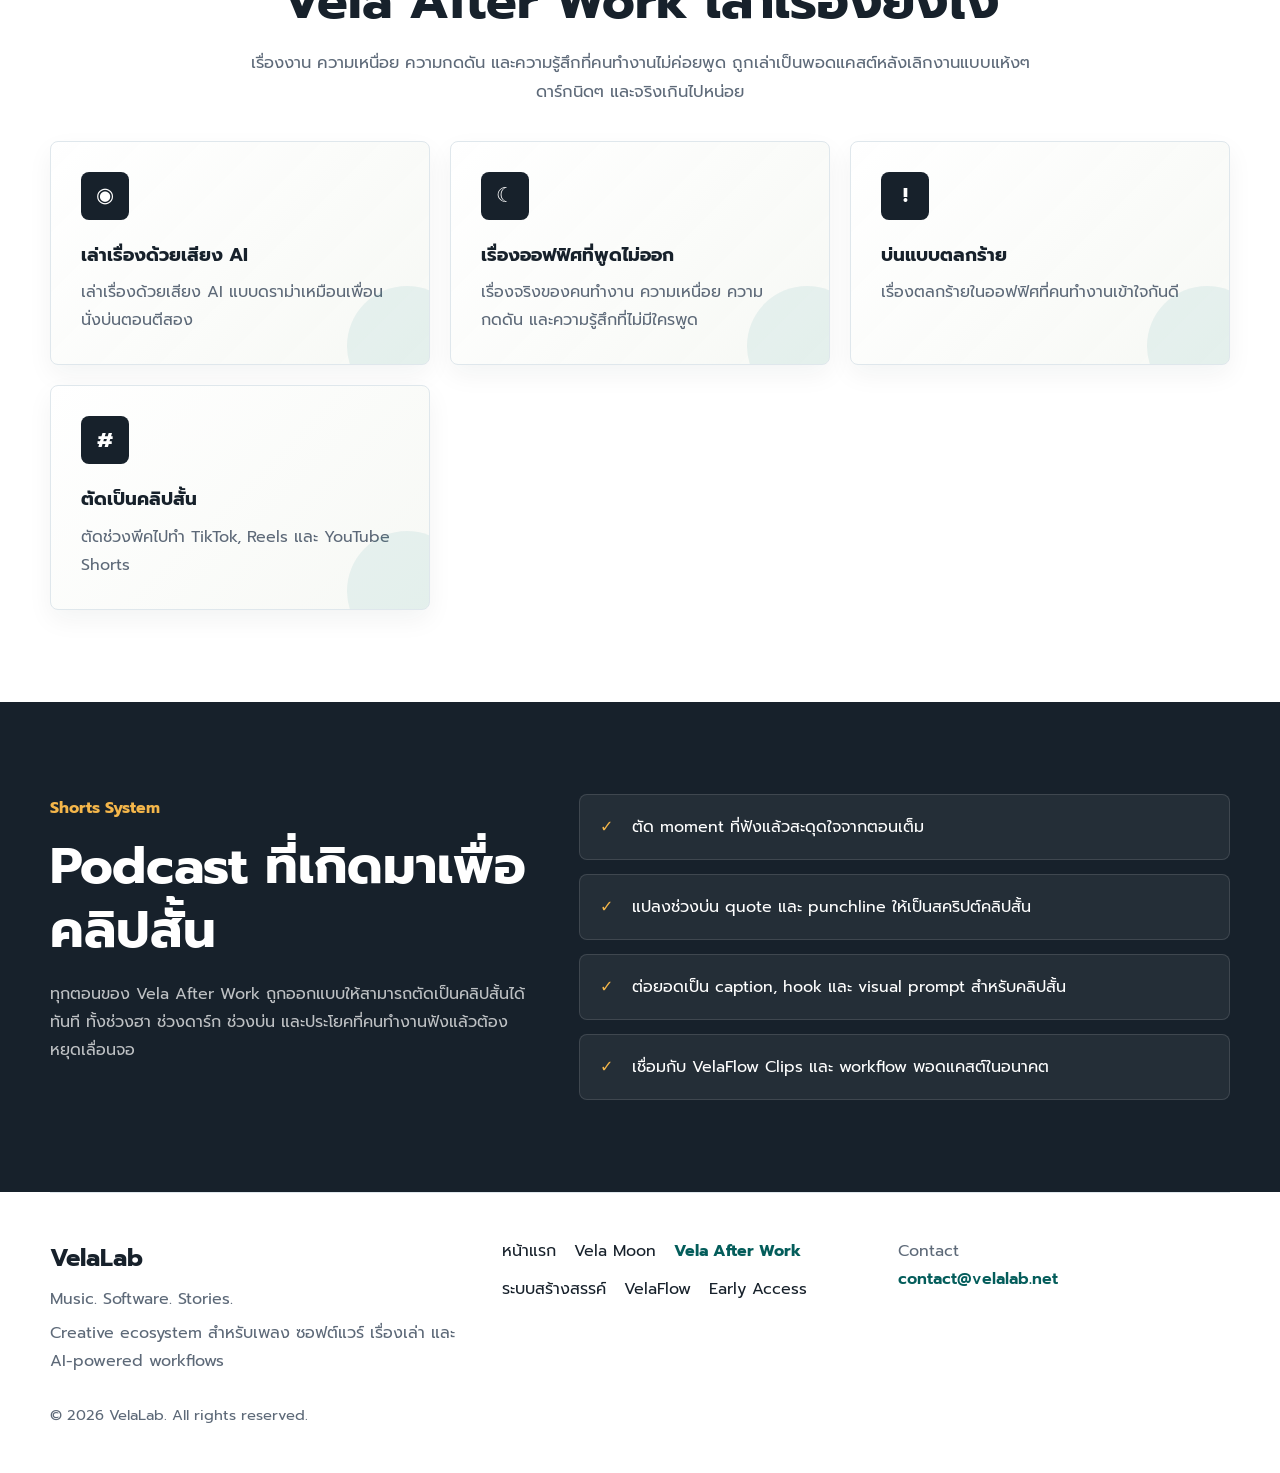
==== commit b25a66ac: "Add files via upload" ====
--- a/vela-after-work.html
+++ b/vela-after-work.html
@@ -16,7 +16,7 @@
     />
     <meta property="og:type" content="website" />
     <meta property="og:url" content="https://velalab.net/vela-after-work.html" />
-    <meta property="og:image" content="assets/velalab-hero.png" />
+    <meta property="og:image" content="assets/vela-after-work-hero.png" />
     <link rel="canonical" href="https://velalab.net/vela-after-work.html" />
     <link rel="preconnect" href="https://fonts.googleapis.com" />
     <link rel="preconnect" href="https://fonts.gstatic.com" crossorigin />
@@ -69,7 +69,7 @@
           </div>
         </div>
         <div class="hero-visual" aria-label="จักรวาลพอดแคสต์ Vela After Work">
-          <img src="assets/velalab-hero.png" alt="จักรวาลพอดแคสต์ Vela After Work เรื่องคนทำงานและชีวิตหลังเลิกงาน" />
+          <img src="assets/vela-after-work-hero.png" alt="จักรวาลพอดแคสต์ Vela After Work เรื่องคนทำงานและชีวิตหลังเลิกงาน" />
           <div class="floating-card card-one">ชีวิตออฟฟิศ</div>
           <div class="floating-card card-two">เหนื่อยสะสม</div>
           <div class="floating-card card-three">ตลกร้าย</div>
